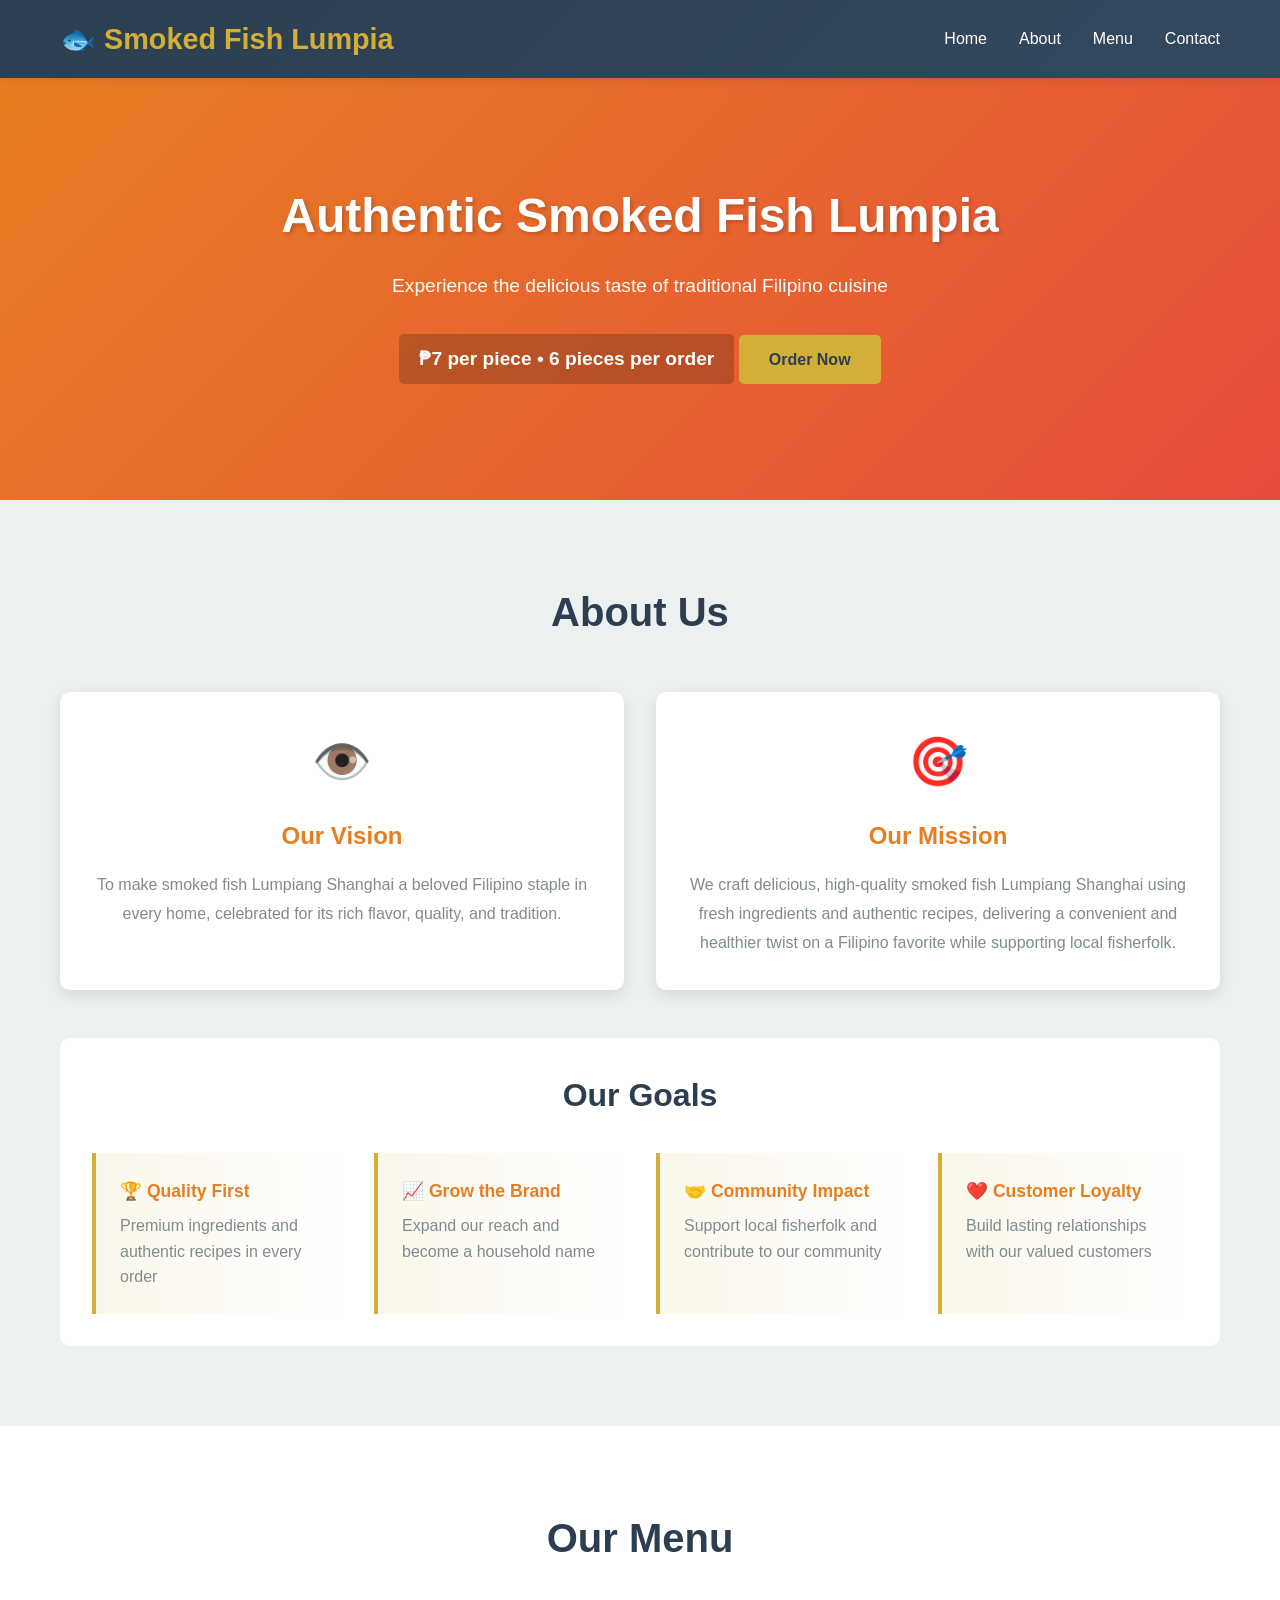
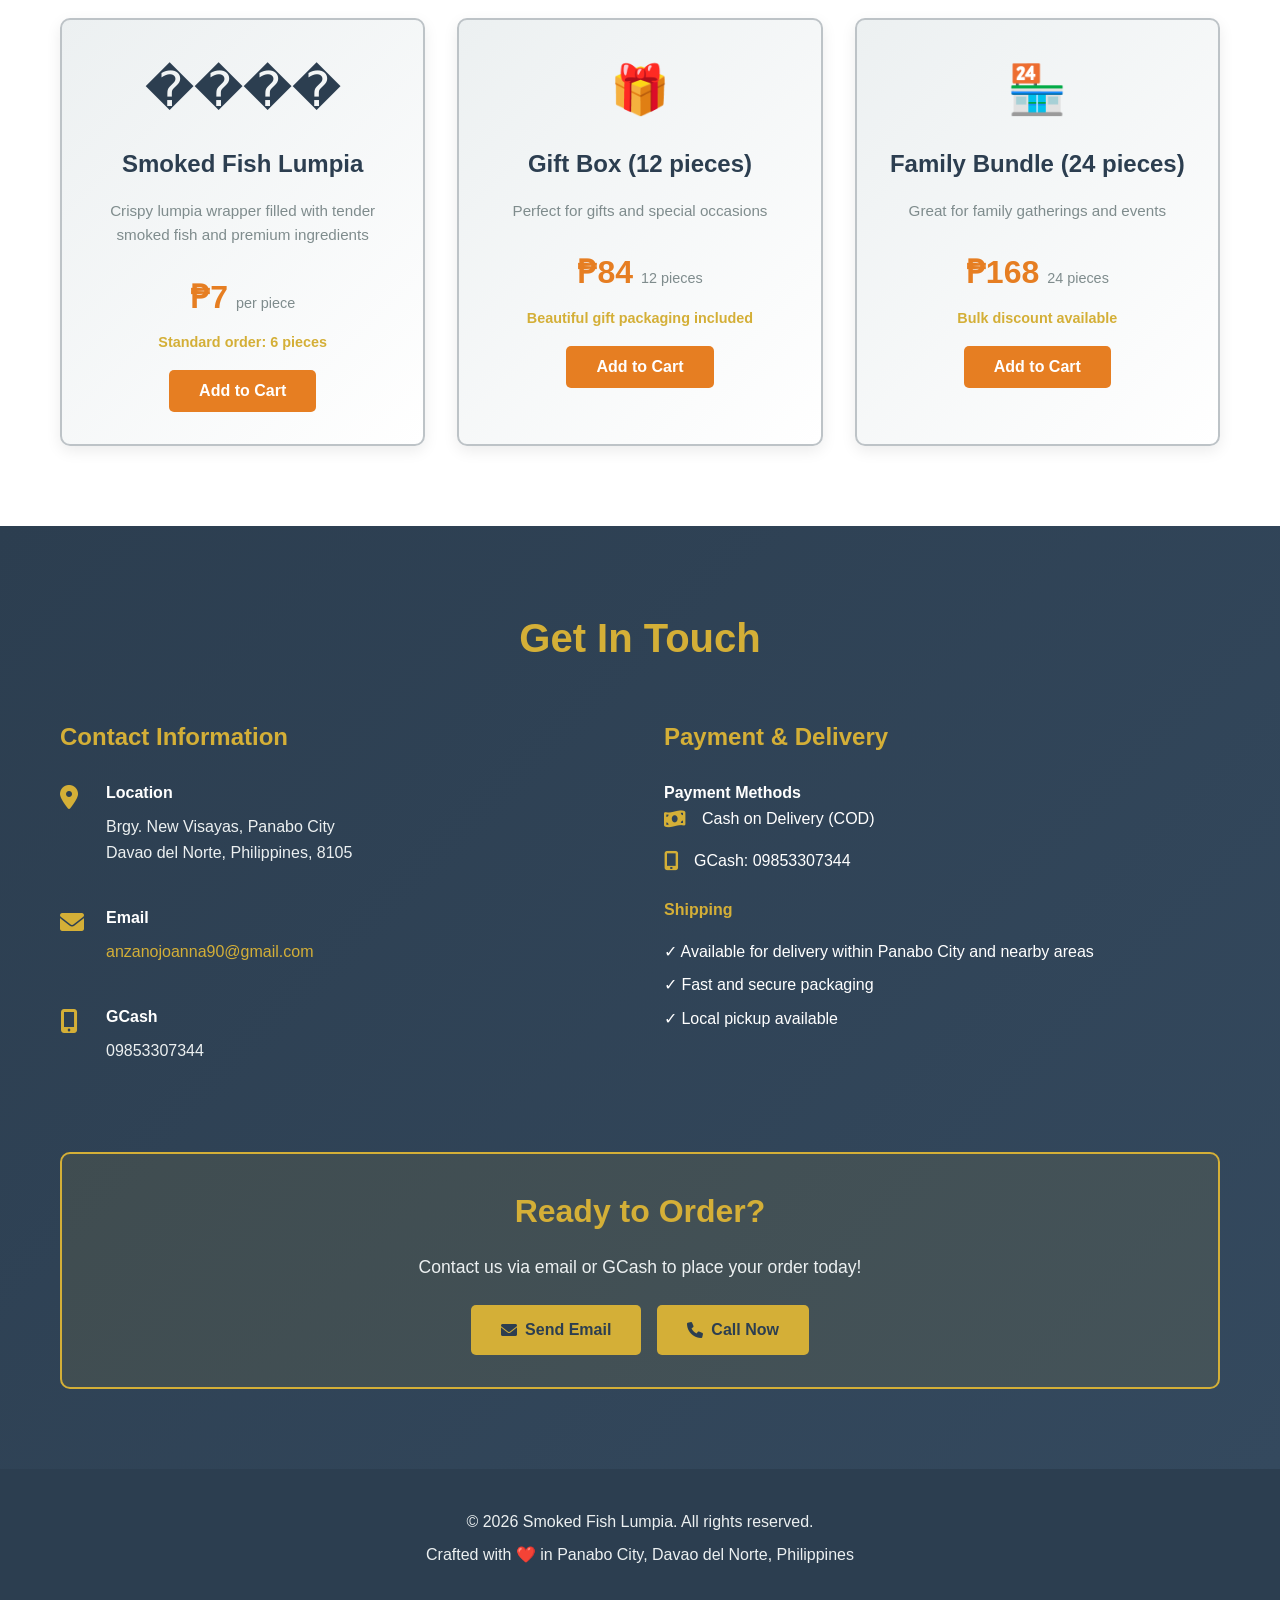
==== index.html @ a521298d "Create professional website for Smoked Fish Lumpia business" ====
<!DOCTYPE html>
<html lang="en">
<head>
    <meta charset="UTF-8">
    <meta name="viewport" content="width=device-width, initial-scale=1.0">
    <title>Smoked Fish Lumpia - Premium Filipino Delicacy</title>
    <link rel="stylesheet" href="styles.css">
    <link rel="stylesheet" href="https://cdnjs.cloudflare.com/ajax/libs/font-awesome/6.0.0/css/all.min.css">
</head>
<body>
    <!-- Navigation Bar -->
    <nav class="navbar">
        <div class="container">
            <div class="nav-brand">
                <h1>🐟 Smoked Fish Lumpia</h1>
            </div>
            <ul class="nav-links">
                <li><a href="#home">Home</a></li>
                <li><a href="#about">About</a></li>
                <li><a href="#menu">Menu</a></li>
                <li><a href="#contact">Contact</a></li>
            </ul>
        </div>
    </nav>

    <!-- Hero Section -->
    <section id="home" class="hero">
        <div class="hero-content">
            <h2>Authentic Smoked Fish Lumpia</h2>
            <p>Experience the delicious taste of traditional Filipino cuisine</p>
            <p class="price-highlight">₱7 per piece • 6 pieces per order</p>
            <a href="#contact" class="btn btn-primary">Order Now</a>
        </div>
    </section>

    <!-- About Us Section -->
    <section id="about" class="about">
        <div class="container">
            <h2>About Us</h2>
            
            <div class="vision-mission">
                <div class="card">
                    <div class="card-icon">👁️</div>
                    <h3>Our Vision</h3>
                    <p>To make smoked fish Lumpiang Shanghai a beloved Filipino staple in every home, celebrated for its rich flavor, quality, and tradition.</p>
                </div>
                
                <div class="card">
                    <div class="card-icon">🎯</div>
                    <h3>Our Mission</h3>
                    <p>We craft delicious, high-quality smoked fish Lumpiang Shanghai using fresh ingredients and authentic recipes, delivering a convenient and healthier twist on a Filipino favorite while supporting local fisherfolk.</p>
                </div>
            </div>

            <div class="goals">
                <h3>Our Goals</h3>
                <div class="goals-grid">
                    <div class="goal-item">
                        <h4>🏆 Quality First</h4>
                        <p>Premium ingredients and authentic recipes in every order</p>
                    </div>
                    <div class="goal-item">
                        <h4>📈 Grow the Brand</h4>
                        <p>Expand our reach and become a household name</p>
                    </div>
                    <div class="goal-item">
                        <h4>🤝 Community Impact</h4>
                        <p>Support local fisherfolk and contribute to our community</p>
                    </div>
                    <div class="goal-item">
                        <h4>❤️ Customer Loyalty</h4>
                        <p>Build lasting relationships with our valued customers</p>
                    </div>
                </div>
            </div>
        </div>
    </section>

    <!-- Menu Section -->
    <section id="menu" class="menu">
        <div class="container">
            <h2>Our Menu</h2>
            
            <div class="menu-items">
                <div class="menu-card">
                    <div class="menu-icon">����</div>
                    <h3>Smoked Fish Lumpia</h3>
                    <p class="description">Crispy lumpia wrapper filled with tender smoked fish and premium ingredients</p>
                    <div class="menu-price">
                        <span class="price">₱7</span>
                        <span class="quantity">per piece</span>
                    </div>
                    <p class="note">Standard order: 6 pieces</p>
                    <button class="btn btn-secondary">Add to Cart</button>
                </div>

                <div class="menu-card">
                    <div class="menu-icon">🎁</div>
                    <h3>Gift Box (12 pieces)</h3>
                    <p class="description">Perfect for gifts and special occasions</p>
                    <div class="menu-price">
                        <span class="price">₱84</span>
                        <span class="quantity">12 pieces</span>
                    </div>
                    <p class="note">Beautiful gift packaging included</p>
                    <button class="btn btn-secondary">Add to Cart</button>
                </div>

                <div class="menu-card">
                    <div class="menu-icon">🏪</div>
                    <h3>Family Bundle (24 pieces)</h3>
                    <p class="description">Great for family gatherings and events</p>
                    <div class="menu-price">
                        <span class="price">₱168</span>
                        <span class="quantity">24 pieces</span>
                    </div>
                    <p class="note">Bulk discount available</p>
                    <button class="btn btn-secondary">Add to Cart</button>
                </div>
            </div>
        </div>
    </section>

    <!-- Contact Section -->
    <section id="contact" class="contact">
        <div class="container">
            <h2>Get In Touch</h2>
            
            <div class="contact-content">
                <div class="contact-info">
                    <h3>Contact Information</h3>
                    
                    <div class="info-item">
                        <i class="fas fa-map-marker-alt"></i>
                        <div>
                            <h4>Location</h4>
                            <p>Brgy. New Visayas, Panabo City<br>Davao del Norte, Philippines, 8105</p>
                        </div>
                    </div>

                    <div class="info-item">
                        <i class="fas fa-envelope"></i>
                        <div>
                            <h4>Email</h4>
                            <p><a href="mailto:anzanojoanna90@gmail.com">anzanojoanna90@gmail.com</a></p>
                        </div>
                    </div>

                    <div class="info-item">
                        <i class="fas fa-mobile-alt"></i>
                        <div>
                            <h4>GCash</h4>
                            <p>09853307344</p>
                        </div>
                    </div>
                </div>

                <div class="payment-shipping">
                    <h3>Payment & Delivery</h3>
                    
                    <div class="payment-methods">
                        <h4>Payment Methods</h4>
                        <div class="method">
                            <i class="fas fa-money-bill-wave"></i>
                            <span>Cash on Delivery (COD)</span>
                        </div>
                        <div class="method">
                            <i class="fas fa-mobile-alt"></i>
                            <span>GCash: 09853307344</span>
                        </div>
                    </div>

                    <div class="shipping-info">
                        <h4>Shipping</h4>
                        <p>✓ Available for delivery within Panabo City and nearby areas</p>
                        <p>✓ Fast and secure packaging</p>
                        <p>✓ Local pickup available</p>
                    </div>
                </div>
            </div>

            <div class="order-cta">
                <h3>Ready to Order?</h3>
                <p>Contact us via email or GCash to place your order today!</p>
                <div class="cta-buttons">
                    <a href="mailto:anzanojoanna90@gmail.com" class="btn btn-primary">
                        <i class="fas fa-envelope"></i> Send Email
                    </a>
                    <a href="tel:09853307344" class="btn btn-primary">
                        <i class="fas fa-phone"></i> Call Now
                    </a>
                </div>
            </div>
        </div>
    </section>

    <!-- Footer -->
    <footer class="footer">
        <div class="container">
            <p>&copy; 2026 Smoked Fish Lumpia. All rights reserved.</p>
            <p>Crafted with ❤️ in Panabo City, Davao del Norte, Philippines</p>
        </div>
    </footer>

    <script src="script.js"></script>
</body>
</html>
---- styles.css ----
:root {
    --primary-color: #D4AF37;
    --secondary-color: #2C3E50;
    --accent-color: #E67E22;
    --light-bg: #ECF0F1;
    --dark-bg: #34495E;
    --text-dark: #2C3E50;
    --text-light: #7F8C8D;
    --border-color: #BDC3C7;
}

* {
    margin: 0;
    padding: 0;
    box-sizing: border-box;
}

body {
    font-family: 'Segoe UI', Tahoma, Geneva, Verdana, sans-serif;
    line-height: 1.6;
    color: var(--text-dark);
    background-color: #fff;
}

.container {
    max-width: 1200px;
    margin: 0 auto;
    padding: 0 20px;
}

/* Navigation */
.navbar {
    background: linear-gradient(135deg, var(--secondary-color) 0%, var(--dark-bg) 100%);
    color: white;
    padding: 1rem 0;
    position: sticky;
    top: 0;
    z-index: 100;
    box-shadow: 0 2px 10px rgba(0,0,0,0.1);
}

.navbar .container {
    display: flex;
    justify-content: space-between;
    align-items: center;
}

.nav-brand h1 {
    font-size: 1.8rem;
    color: var(--primary-color);
}

.nav-links {
    display: flex;
    list-style: none;
    gap: 2rem;
}

.nav-links a {
    color: white;
    text-decoration: none;
    transition: color 0.3s ease;
    font-weight: 500;
}

.nav-links a:hover {
    color: var(--primary-color);
}

/* Hero Section */
.hero {
    background: linear-gradient(135deg, var(--accent-color) 0%, #E74C3C 100%);
    color: white;
    padding: 100px 20px;
    text-align: center;
    animation: fadeInDown 0.8s ease-out;
}

.hero-content h2 {
    font-size: 3rem;
    margin-bottom: 1rem;
    text-shadow: 2px 2px 4px rgba(0,0,0,0.2);
}

.hero-content p {
    font-size: 1.2rem;
    margin-bottom: 1rem;
}

.price-highlight {
    background: rgba(0,0,0,0.2);
    padding: 10px 20px;
    border-radius: 5px;
    display: inline-block;
    font-weight: bold;
    margin: 1rem 0;
}

/* Buttons */
.btn {
    display: inline-block;
    padding: 12px 30px;
    border-radius: 5px;
    text-decoration: none;
    font-weight: bold;
    transition: all 0.3s ease;
    border: none;
    cursor: pointer;
    font-size: 1rem;
}

.btn-primary {
    background-color: var(--primary-color);
    color: var(--secondary-color);
}

.btn-primary:hover {
    background-color: #FFD700;
    transform: translateY(-2px);
    box-shadow: 0 5px 15px rgba(0,0,0,0.2);
}

.btn-secondary {
    background-color: var(--accent-color);
    color: white;
}

.btn-secondary:hover {
    background-color: #D65400;
    transform: translateY(-2px);
}

/* About Section */
.about {
    padding: 80px 20px;
    background-color: var(--light-bg);
}

.about h2 {
    text-align: center;
    font-size: 2.5rem;
    margin-bottom: 3rem;
    color: var(--secondary-color);
}

.vision-mission {
    display: grid;
    grid-template-columns: repeat(auto-fit, minmax(300px, 1fr));
    gap: 2rem;
    margin-bottom: 3rem;
}

.card {
    background: white;
    padding: 2rem;
    border-radius: 10px;
    box-shadow: 0 5px 15px rgba(0,0,0,0.1);
    text-align: center;
    transition: transform 0.3s ease, box-shadow 0.3s ease;
}

.card:hover {
    transform: translateY(-10px);
    box-shadow: 0 15px 30px rgba(0,0,0,0.15);
}

.card-icon {
    font-size: 3rem;
    margin-bottom: 1rem;
}

.card h3 {
    color: var(--accent-color);
    margin-bottom: 1rem;
    font-size: 1.5rem;
}

.card p {
    color: var(--text-light);
    line-height: 1.8;
}

/* Goals Section */
.goals {
    background: white;
    padding: 2rem;
    border-radius: 10px;
}

.goals h3 {
    font-size: 2rem;
    color: var(--secondary-color);
    margin-bottom: 2rem;
    text-align: center;
}

.goals-grid {
    display: grid;
    grid-template-columns: repeat(auto-fit, minmax(250px, 1fr));
    gap: 2rem;
}

.goal-item {
    padding: 1.5rem;
    border-left: 4px solid var(--primary-color);
    background: linear-gradient(to right, rgba(212, 175, 55, 0.1), transparent);
}

.goal-item h4 {
    color: var(--accent-color);
    margin-bottom: 0.5rem;
    font-size: 1.1rem;
}

.goal-item p {
    color: var(--text-light);
}

/* Menu Section */
.menu {
    padding: 80px 20px;
    background: white;
}

.menu h2 {
    text-align: center;
    font-size: 2.5rem;
    margin-bottom: 3rem;
    color: var(--secondary-color);
}

.menu-items {
    display: grid;
    grid-template-columns: repeat(auto-fit, minmax(300px, 1fr));
    gap: 2rem;
}

.menu-card {
    background: linear-gradient(135deg, var(--light-bg) 0%, white 100%);
    border: 2px solid var(--border-color);
    border-radius: 10px;
    padding: 2rem;
    text-align: center;
    transition: all 0.3s ease;
    box-shadow: 0 5px 15px rgba(0,0,0,0.08);
}

.menu-card:hover {
    transform: translateY(-10px);
    box-shadow: 0 15px 30px rgba(0,0,0,0.15);
    border-color: var(--accent-color);
}

.menu-icon {
    font-size: 3rem;
    margin-bottom: 1rem;
}

.menu-card h3 {
    color: var(--secondary-color);
    margin-bottom: 1rem;
    font-size: 1.5rem;
}

.description {
    color: var(--text-light);
    margin-bottom: 1.5rem;
    font-size: 0.95rem;
}

.menu-price {
    display: flex;
    justify-content: center;
    align-items: baseline;
    gap: 0.5rem;
    margin-bottom: 0.5rem;
}

.price {
    font-size: 2rem;
    font-weight: bold;
    color: var(--accent-color);
}

.quantity {
    color: var(--text-light);
    font-size: 0.9rem;
}

.note {
    color: var(--primary-color);
    font-size: 0.9rem;
    font-weight: bold;
    margin-bottom: 1rem;
}

/* Contact Section */
.contact {
    padding: 80px 20px;
    background: linear-gradient(135deg, var(--secondary-color) 0%, var(--dark-bg) 100%);
    color: white;
}

.contact h2 {
    text-align: center;
    font-size: 2.5rem;
    margin-bottom: 3rem;
    color: var(--primary-color);
}

.contact-content {
    display: grid;
    grid-template-columns: repeat(auto-fit, minmax(300px, 1fr));
    gap: 3rem;
    margin-bottom: 3rem;
}

.contact-info h3,
.payment-shipping h3 {
    color: var(--primary-color);
    margin-bottom: 1.5rem;
    font-size: 1.5rem;
}

.info-item {
    display: flex;
    gap: 1rem;
    margin-bottom: 1.5rem;
    align-items: flex-start;
}

.info-item i {
    font-size: 1.5rem;
    color: var(--primary-color);
    margin-top: 5px;
    min-width: 30px;
}

.info-item h4 {
    color: white;
    margin-bottom: 0.5rem;
}

.info-item p {
    color: #ECF0F1;
}

.info-item a {
    color: var(--primary-color);
    text-decoration: none;
}

.info-item a:hover {
    text-decoration: underline;
}

.method,
.info-item p {
    margin-bottom: 1rem;
}

.method {
    display: flex;
    align-items: center;
    gap: 1rem;
}

.method i {
    font-size: 1.2rem;
    color: var(--primary-color);
}

.shipping-info h4 {
    color: var(--primary-color);
    margin-top: 1.5rem;
    margin-bottom: 1rem;
}

.shipping-info p {
    margin-bottom: 0.5rem;
}

.order-cta {
    text-align: center;
    background: rgba(212, 175, 55, 0.1);
    padding: 2rem;
    border-radius: 10px;
    border: 2px solid var(--primary-color);
}

.order-cta h3 {
    color: var(--primary-color);
    font-size: 2rem;
    margin-bottom: 1rem;
}

.order-cta p {
    font-size: 1.1rem;
    margin-bottom: 1.5rem;
    color: #ECF0F1;
}

.cta-buttons {
    display: flex;
    justify-content: center;
    gap: 1rem;
    flex-wrap: wrap;
}

.cta-buttons .btn {
    display: flex;
    align-items: center;
    gap: 0.5rem;
}

/* Footer */
.footer {
    background: var(--secondary-color);
    color: #ECF0F1;
    text-align: center;
    padding: 2rem;
}

.footer p {
    margin: 0.5rem 0;
}

/* Animations */
@keyframes fadeInDown {
    from {
        opacity: 0;
        transform: translateY(-30px);
    }
    to {
        opacity: 1;
        transform: translateY(0);
    }
}

/* Responsive Design */
@media (max-width: 768px) {
    .nav-links {
        gap: 1rem;
        font-size: 0.9rem;
    }

    .hero-content h2 {
        font-size: 2rem;
    }

    .about h2,
    .menu h2,
    .contact h2 {
        font-size: 2rem;
    }

    .contact-content {
        grid-template-columns: 1fr;
    }

    .cta-buttons {
        flex-direction: column;
    }

    .cta-buttons .btn {
        width: 100%;
        justify-content: center;
    }
}
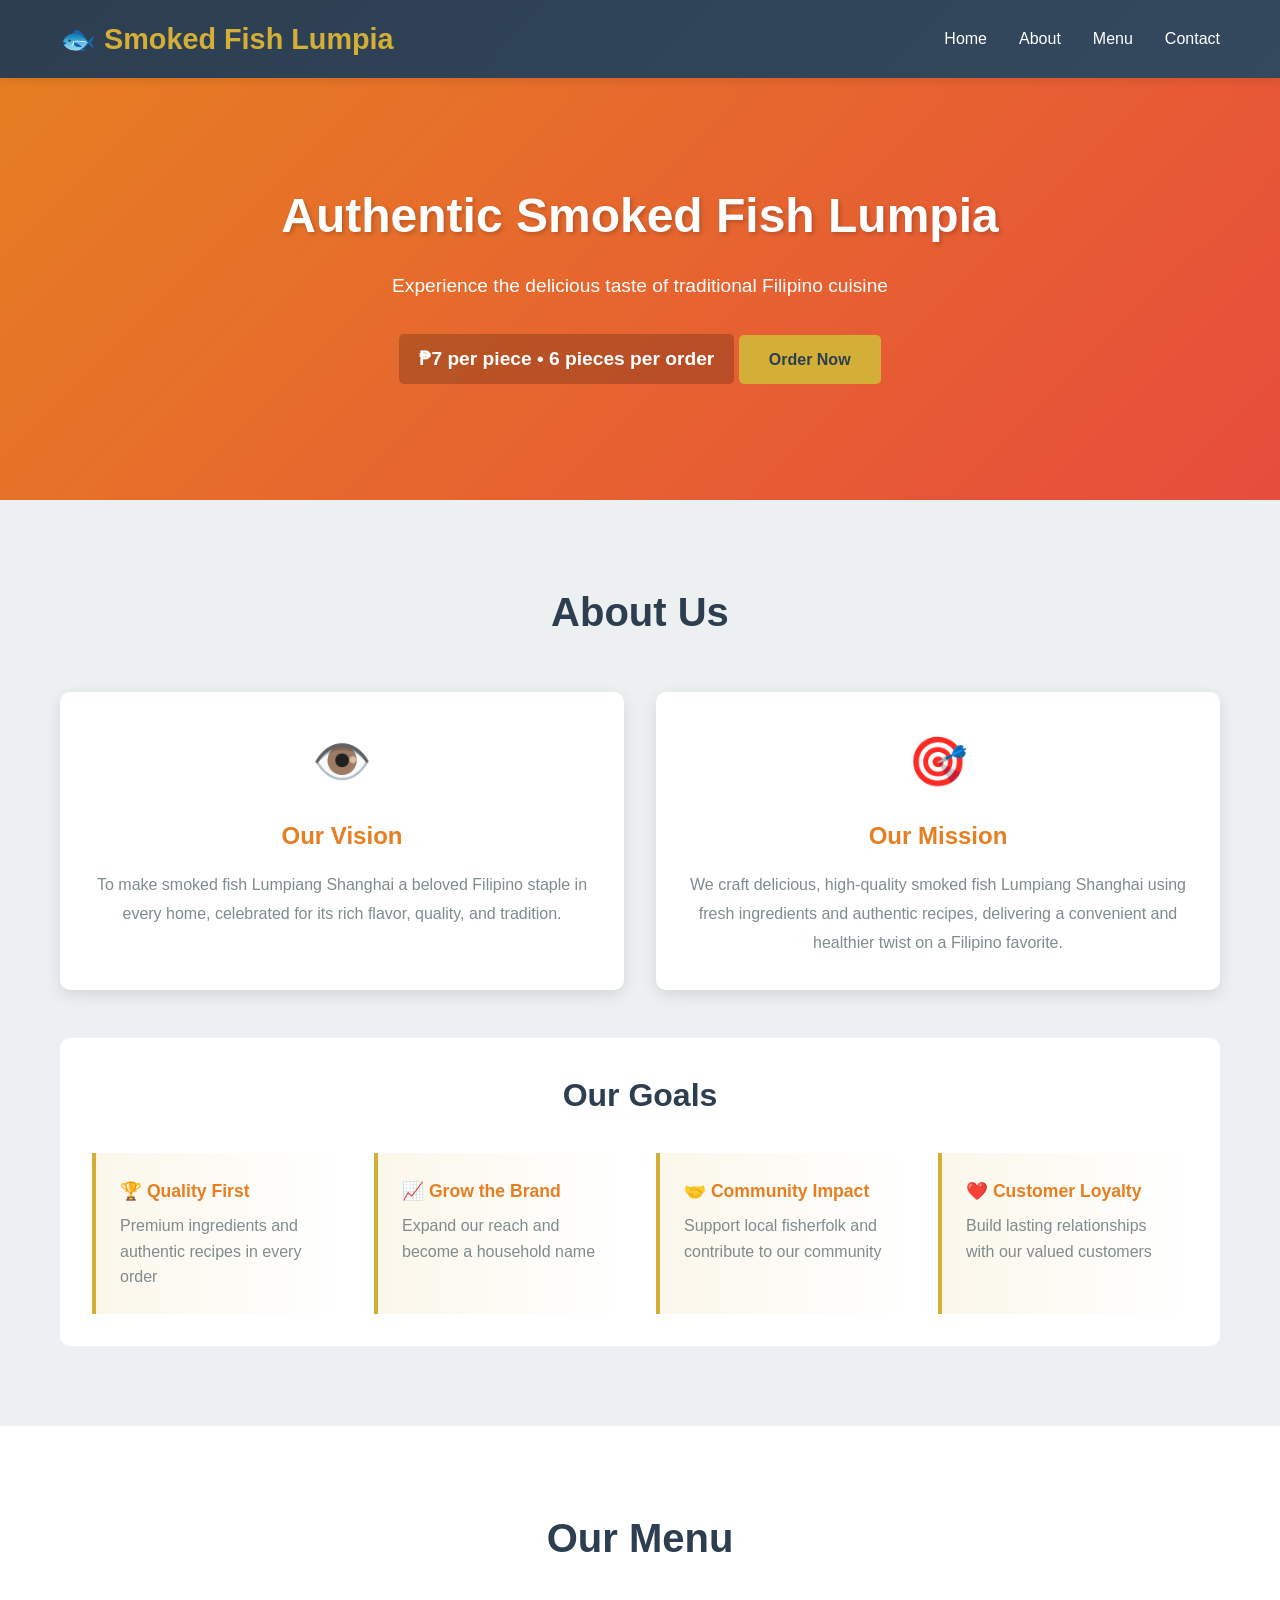
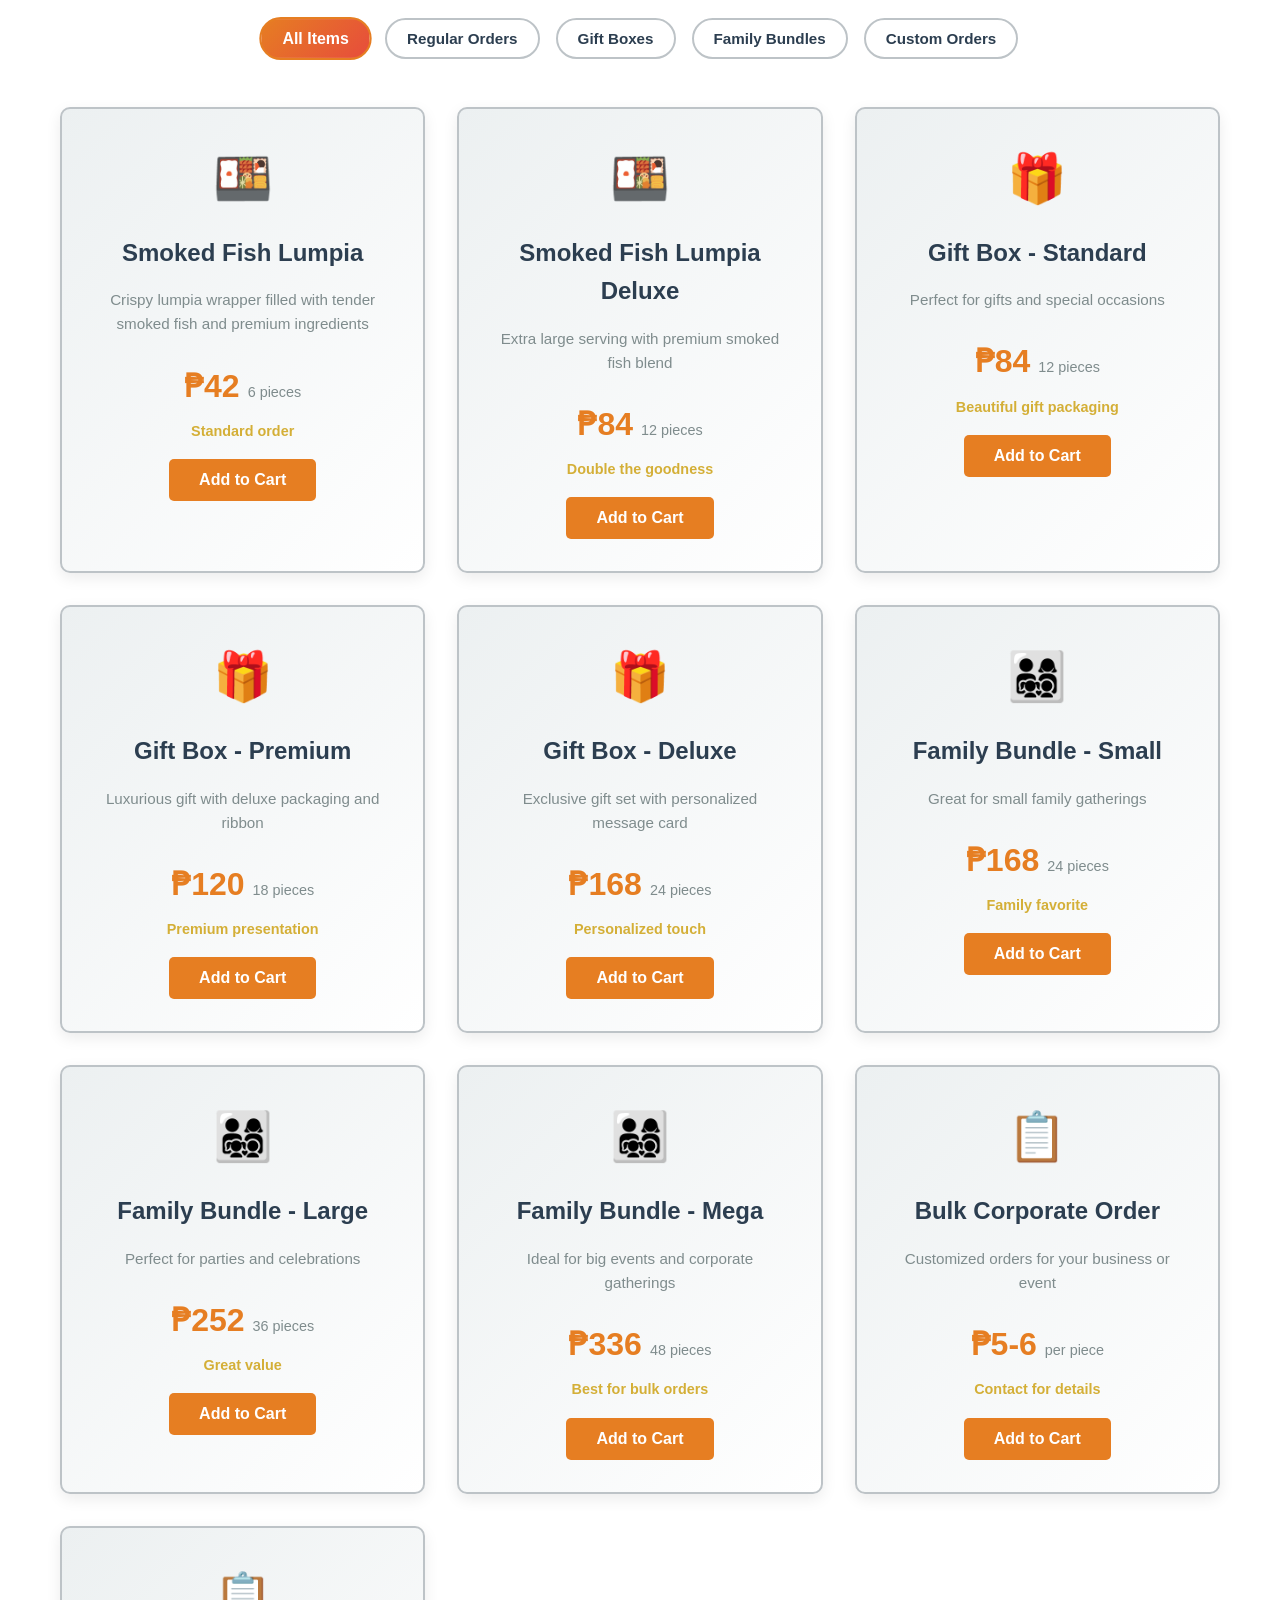
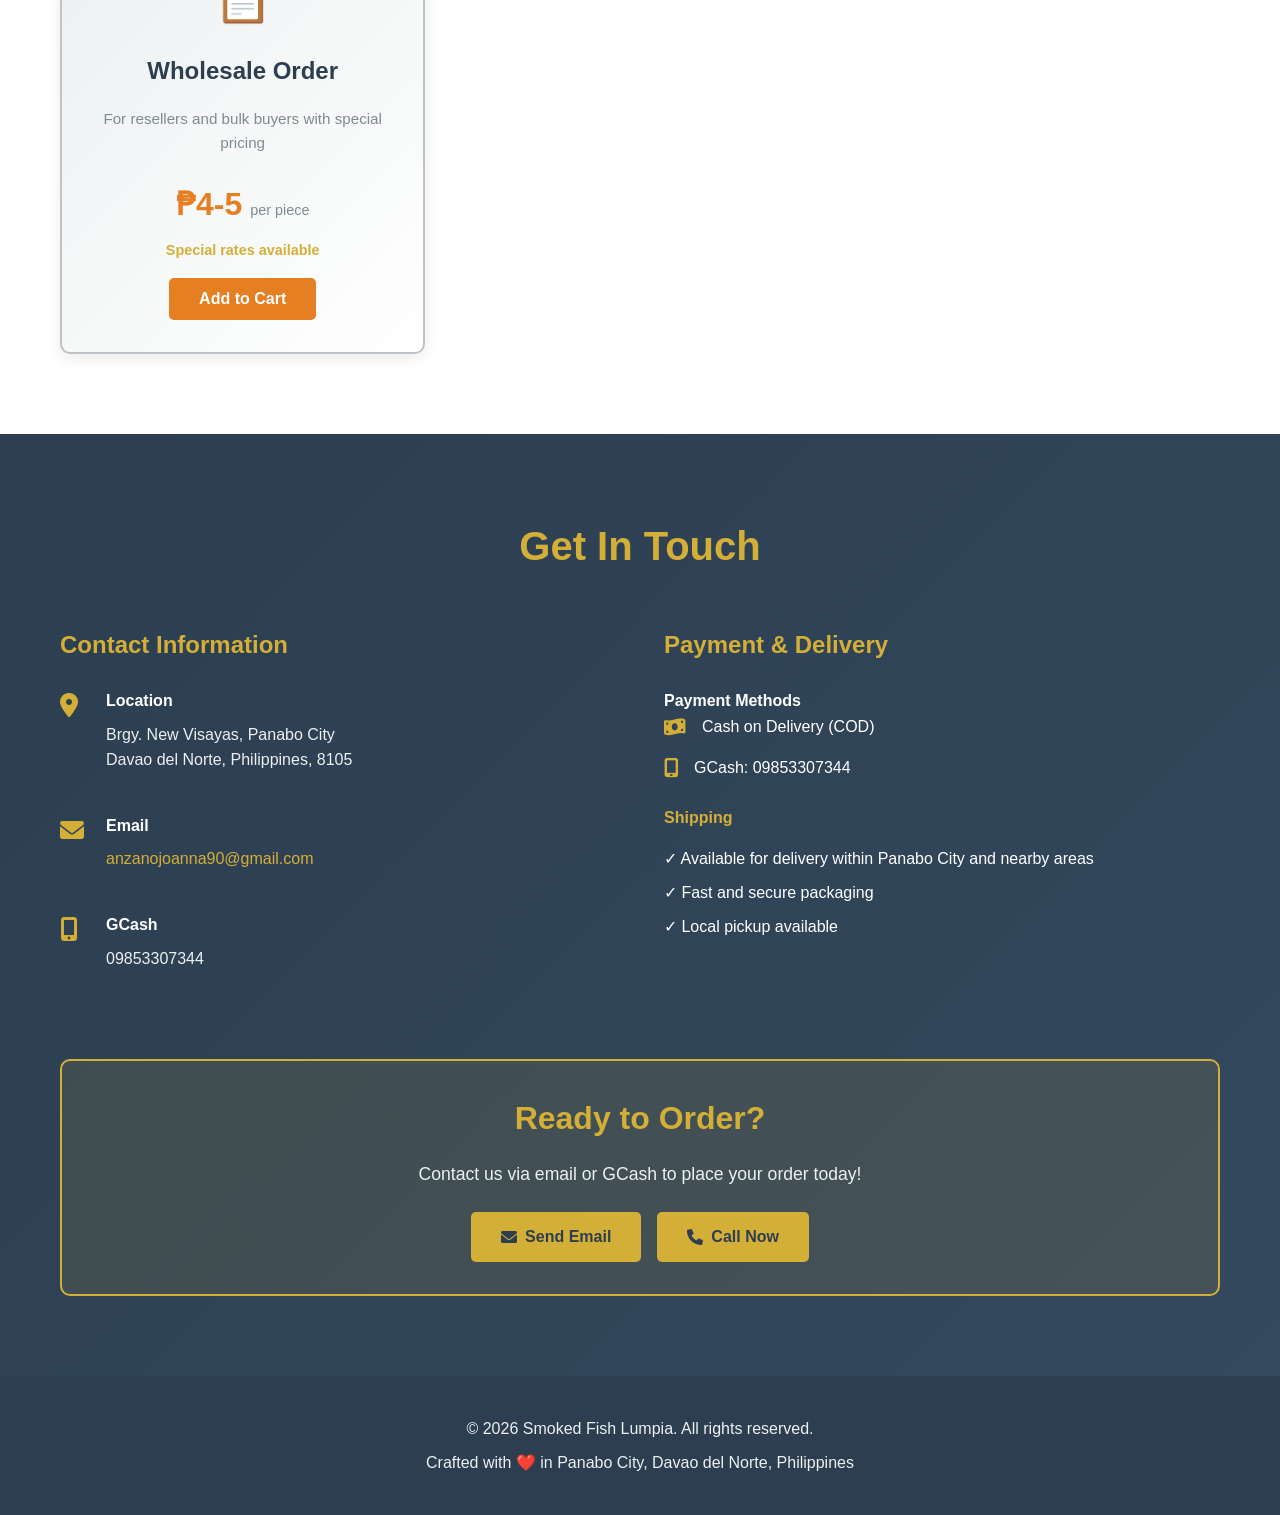
==== commit b16de770: "Add menu category tabs with 9 menu items across 5 categories" ====
--- a/index.html
+++ b/index.html
@@ -48,7 +48,7 @@
                 <div class="card">
                     <div class="card-icon">🎯</div>
                     <h3>Our Mission</h3>
-                    <p>We craft delicious, high-quality smoked fish Lumpiang Shanghai using fresh ingredients and authentic recipes, delivering a convenient and healthier twist on a Filipino favorite while supporting local fisherfolk.</p>
+                    <p>We craft delicious, high-quality smoked fish Lumpiang Shanghai using fresh ingredients and authentic recipes, delivering a convenient and healthier twist on a Filipino favorite.</p>
                 </div>
             </div>
 
@@ -81,40 +81,137 @@
         <div class="container">
             <h2>Our Menu</h2>
             
+            <!-- Menu Category Tabs -->
+            <div class="menu-tabs">
+                <button class="tab-btn active" data-category="all">All Items</button>
+                <button class="tab-btn" data-category="regular">Regular Orders</button>
+                <button class="tab-btn" data-category="gift">Gift Boxes</button>
+                <button class="tab-btn" data-category="bundle">Family Bundles</button>
+                <button class="tab-btn" data-category="custom">Custom Orders</button>
+            </div>
+            
             <div class="menu-items">
-                <div class="menu-card">
-                    <div class="menu-icon">����</div>
+                <!-- Regular Orders -->
+                <div class="menu-card" data-category="regular">
+                    <div class="menu-icon">🍱</div>
                     <h3>Smoked Fish Lumpia</h3>
                     <p class="description">Crispy lumpia wrapper filled with tender smoked fish and premium ingredients</p>
                     <div class="menu-price">
-                        <span class="price">₱7</span>
-                        <span class="quantity">per piece</span>
-                    </div>
-                    <p class="note">Standard order: 6 pieces</p>
-                    <button class="btn btn-secondary">Add to Cart</button>
-                </div>
-
-                <div class="menu-card">
-                    <div class="menu-icon">🎁</div>
-                    <h3>Gift Box (12 pieces)</h3>
-                    <p class="description">Perfect for gifts and special occasions</p>
+                        <span class="price">₱42</span>
+                        <span class="quantity">6 pieces</span>
+                    </div>
+                    <p class="note">Standard order</p>
+                    <button class="btn btn-secondary">Add to Cart</button>
+                </div>
+
+                <div class="menu-card" data-category="regular">
+                    <div class="menu-icon">🍱</div>
+                    <h3>Smoked Fish Lumpia Deluxe</h3>
+                    <p class="description">Extra large serving with premium smoked fish blend</p>
                     <div class="menu-price">
                         <span class="price">₱84</span>
                         <span class="quantity">12 pieces</span>
                     </div>
-                    <p class="note">Beautiful gift packaging included</p>
-                    <button class="btn btn-secondary">Add to Cart</button>
-                </div>
-
-                <div class="menu-card">
-                    <div class="menu-icon">🏪</div>
-                    <h3>Family Bundle (24 pieces)</h3>
-                    <p class="description">Great for family gatherings and events</p>
+                    <p class="note">Double the goodness</p>
+                    <button class="btn btn-secondary">Add to Cart</button>
+                </div>
+
+                <!-- Gift Boxes -->
+                <div class="menu-card" data-category="gift">
+                    <div class="menu-icon">🎁</div>
+                    <h3>Gift Box - Standard</h3>
+                    <p class="description">Perfect for gifts and special occasions</p>
+                    <div class="menu-price">
+                        <span class="price">₱84</span>
+                        <span class="quantity">12 pieces</span>
+                    </div>
+                    <p class="note">Beautiful gift packaging</p>
+                    <button class="btn btn-secondary">Add to Cart</button>
+                </div>
+
+                <div class="menu-card" data-category="gift">
+                    <div class="menu-icon">🎁</div>
+                    <h3>Gift Box - Premium</h3>
+                    <p class="description">Luxurious gift with deluxe packaging and ribbon</p>
+                    <div class="menu-price">
+                        <span class="price">₱120</span>
+                        <span class="quantity">18 pieces</span>
+                    </div>
+                    <p class="note">Premium presentation</p>
+                    <button class="btn btn-secondary">Add to Cart</button>
+                </div>
+
+                <div class="menu-card" data-category="gift">
+                    <div class="menu-icon">🎁</div>
+                    <h3>Gift Box - Deluxe</h3>
+                    <p class="description">Exclusive gift set with personalized message card</p>
                     <div class="menu-price">
                         <span class="price">₱168</span>
                         <span class="quantity">24 pieces</span>
                     </div>
-                    <p class="note">Bulk discount available</p>
+                    <p class="note">Personalized touch</p>
+                    <button class="btn btn-secondary">Add to Cart</button>
+                </div>
+
+                <!-- Family Bundles -->
+                <div class="menu-card" data-category="bundle">
+                    <div class="menu-icon">👨‍👩‍👧‍👦</div>
+                    <h3>Family Bundle - Small</h3>
+                    <p class="description">Great for small family gatherings</p>
+                    <div class="menu-price">
+                        <span class="price">₱168</span>
+                        <span class="quantity">24 pieces</span>
+                    </div>
+                    <p class="note">Family favorite</p>
+                    <button class="btn btn-secondary">Add to Cart</button>
+                </div>
+
+                <div class="menu-card" data-category="bundle">
+                    <div class="menu-icon">👨‍👩‍👧‍👦</div>
+                    <h3>Family Bundle - Large</h3>
+                    <p class="description">Perfect for parties and celebrations</p>
+                    <div class="menu-price">
+                        <span class="price">₱252</span>
+                        <span class="quantity">36 pieces</span>
+                    </div>
+                    <p class="note">Great value</p>
+                    <button class="btn btn-secondary">Add to Cart</button>
+                </div>
+
+                <div class="menu-card" data-category="bundle">
+                    <div class="menu-icon">👨‍👩‍👧‍👦</div>
+                    <h3>Family Bundle - Mega</h3>
+                    <p class="description">Ideal for big events and corporate gatherings</p>
+                    <div class="menu-price">
+                        <span class="price">₱336</span>
+                        <span class="quantity">48 pieces</span>
+                    </div>
+                    <p class="note">Best for bulk orders</p>
+                    <button class="btn btn-secondary">Add to Cart</button>
+                </div>
+
+                <!-- Custom Orders -->
+                <div class="menu-card" data-category="custom">
+                    <div class="menu-icon">📋</div>
+                    <h3>Bulk Corporate Order</h3>
+                    <p class="description">Customized orders for your business or event</p>
+                    <div class="menu-price">
+                        <span class="price">₱5-6</span>
+                        <span class="quantity">per piece</span>
+                    </div>
+                    <p class="note">Contact for details</p>
+                    <button class="btn btn-secondary">Add to Cart</button>
+                </div>
+
+                <div class="menu-card" data-category="custom">
+                    <div class="menu-icon">📋</div>
+                    <h3>Wholesale Order</h3>
+                    <p class="description">For resellers and bulk buyers with special pricing</p>
+                    <div class="menu-price">
+                        <span class="price">₱4-5</span>
+                        <span class="quantity">per piece</span>
+                    </div>
+                    <p class="note">Special rates available</p>
                     <button class="btn btn-secondary">Add to Cart</button>
                 </div>
             </div>
@@ -204,4 +301,4 @@
 
     <script src="script.js"></script>
 </body>
-</html>+</html>
--- a/styles.css
+++ b/styles.css
@@ -229,6 +229,40 @@
     color: var(--secondary-color);
 }
 
+/* Menu Category Tabs */
+.menu-tabs {
+    display: flex;
+    justify-content: center;
+    gap: 1rem;
+    margin-bottom: 3rem;
+    flex-wrap: wrap;
+}
+
+.tab-btn {
+    padding: 10px 20px;
+    border: 2px solid var(--border-color);
+    background: white;
+    color: var(--text-dark);
+    border-radius: 25px;
+    cursor: pointer;
+    font-weight: 600;
+    transition: all 0.3s ease;
+    font-size: 0.95rem;
+}
+
+.tab-btn:hover {
+    border-color: var(--accent-color);
+    color: var(--accent-color);
+}
+
+.tab-btn.active {
+    background: linear-gradient(135deg, var(--accent-color) 0%, #E74C3C 100%);
+    color: white;
+    border-color: var(--accent-color);
+    transform: scale(1.05);
+}
+
+/* Menu Items Grid */
 .menu-items {
     display: grid;
     grid-template-columns: repeat(auto-fit, minmax(300px, 1fr));
@@ -251,6 +285,10 @@
     border-color: var(--accent-color);
 }
 
+.menu-card.hidden {
+    display: none;
+}
+
 .menu-icon {
     font-size: 3rem;
     margin-bottom: 1rem;
@@ -437,6 +475,15 @@
     }
 }
 
+@keyframes fadeIn {
+    from {
+        opacity: 0;
+    }
+    to {
+        opacity: 1;
+    }
+}
+
 /* Responsive Design */
 @media (max-width: 768px) {
     .nav-links {
@@ -466,4 +513,13 @@
         width: 100%;
         justify-content: center;
     }
-}+
+    .menu-tabs {
+        gap: 0.5rem;
+    }
+
+    .tab-btn {
+        padding: 8px 16px;
+        font-size: 0.85rem;
+    }
+}
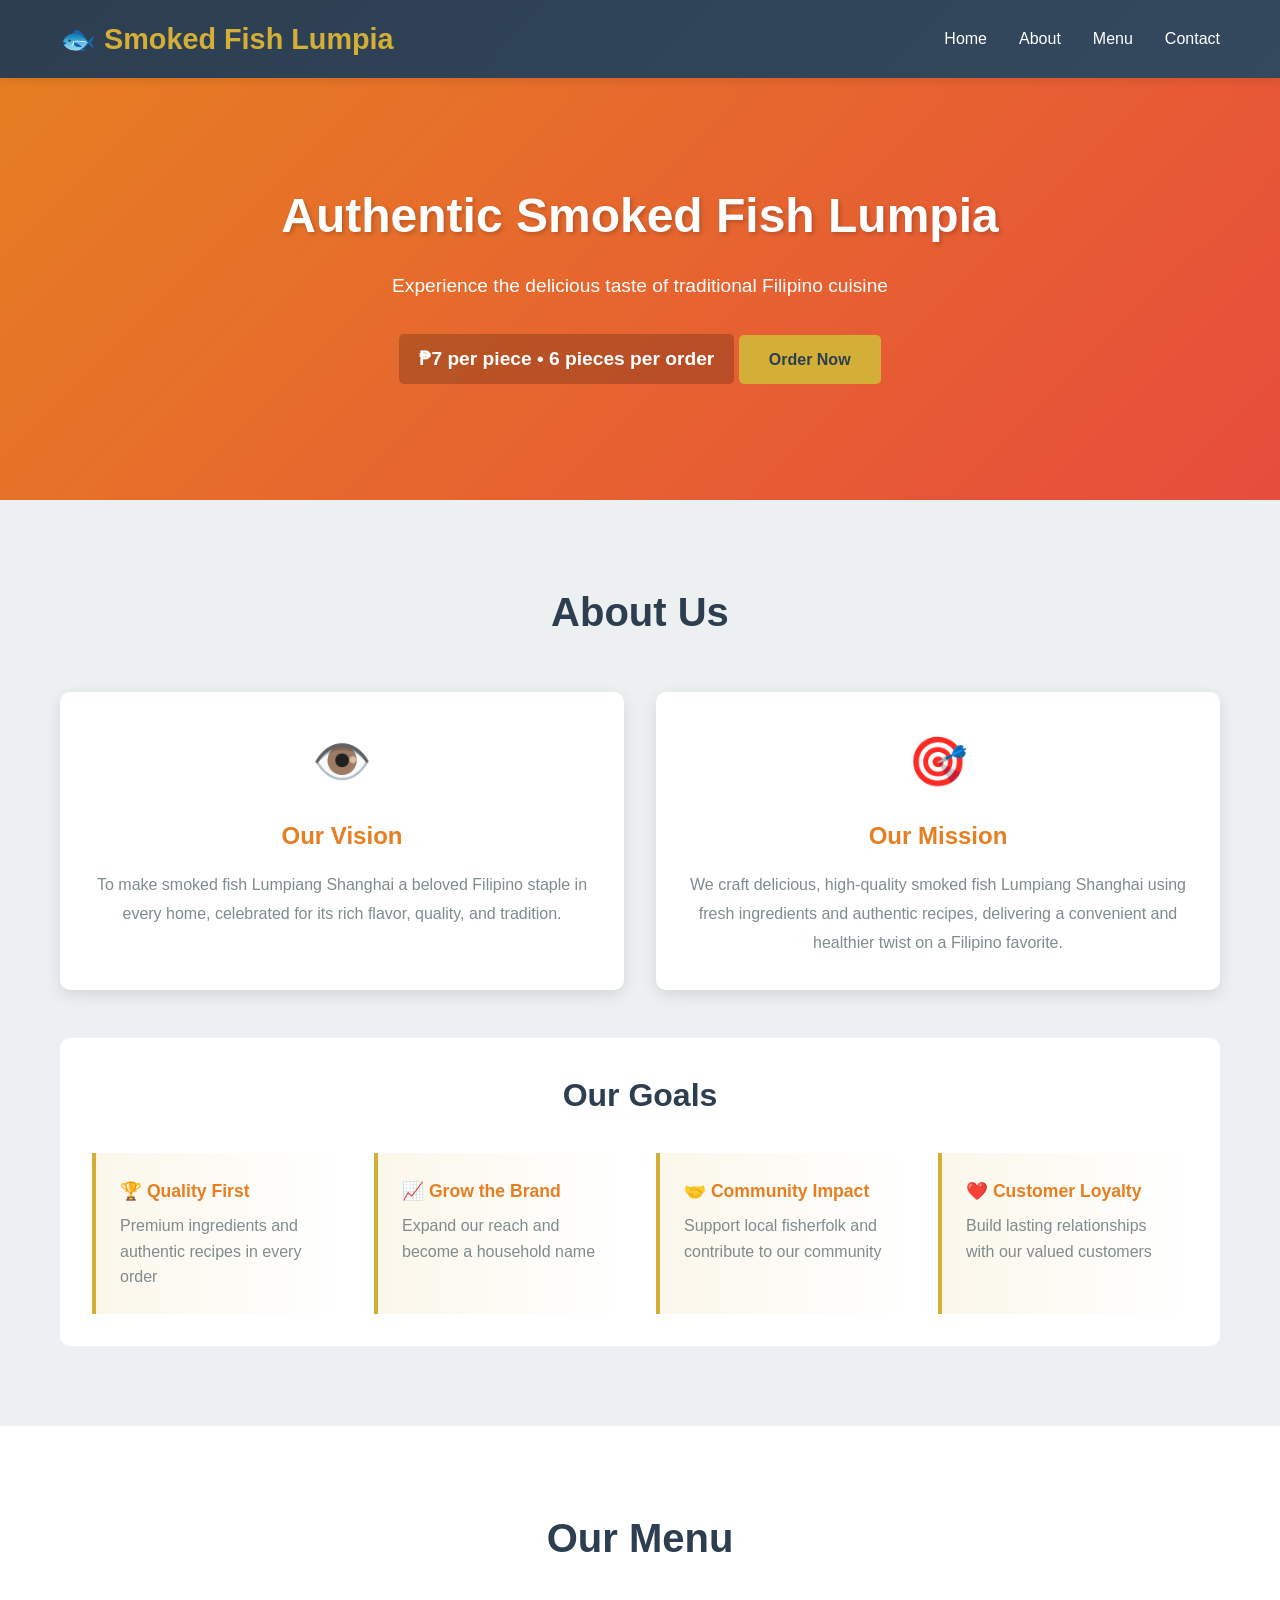
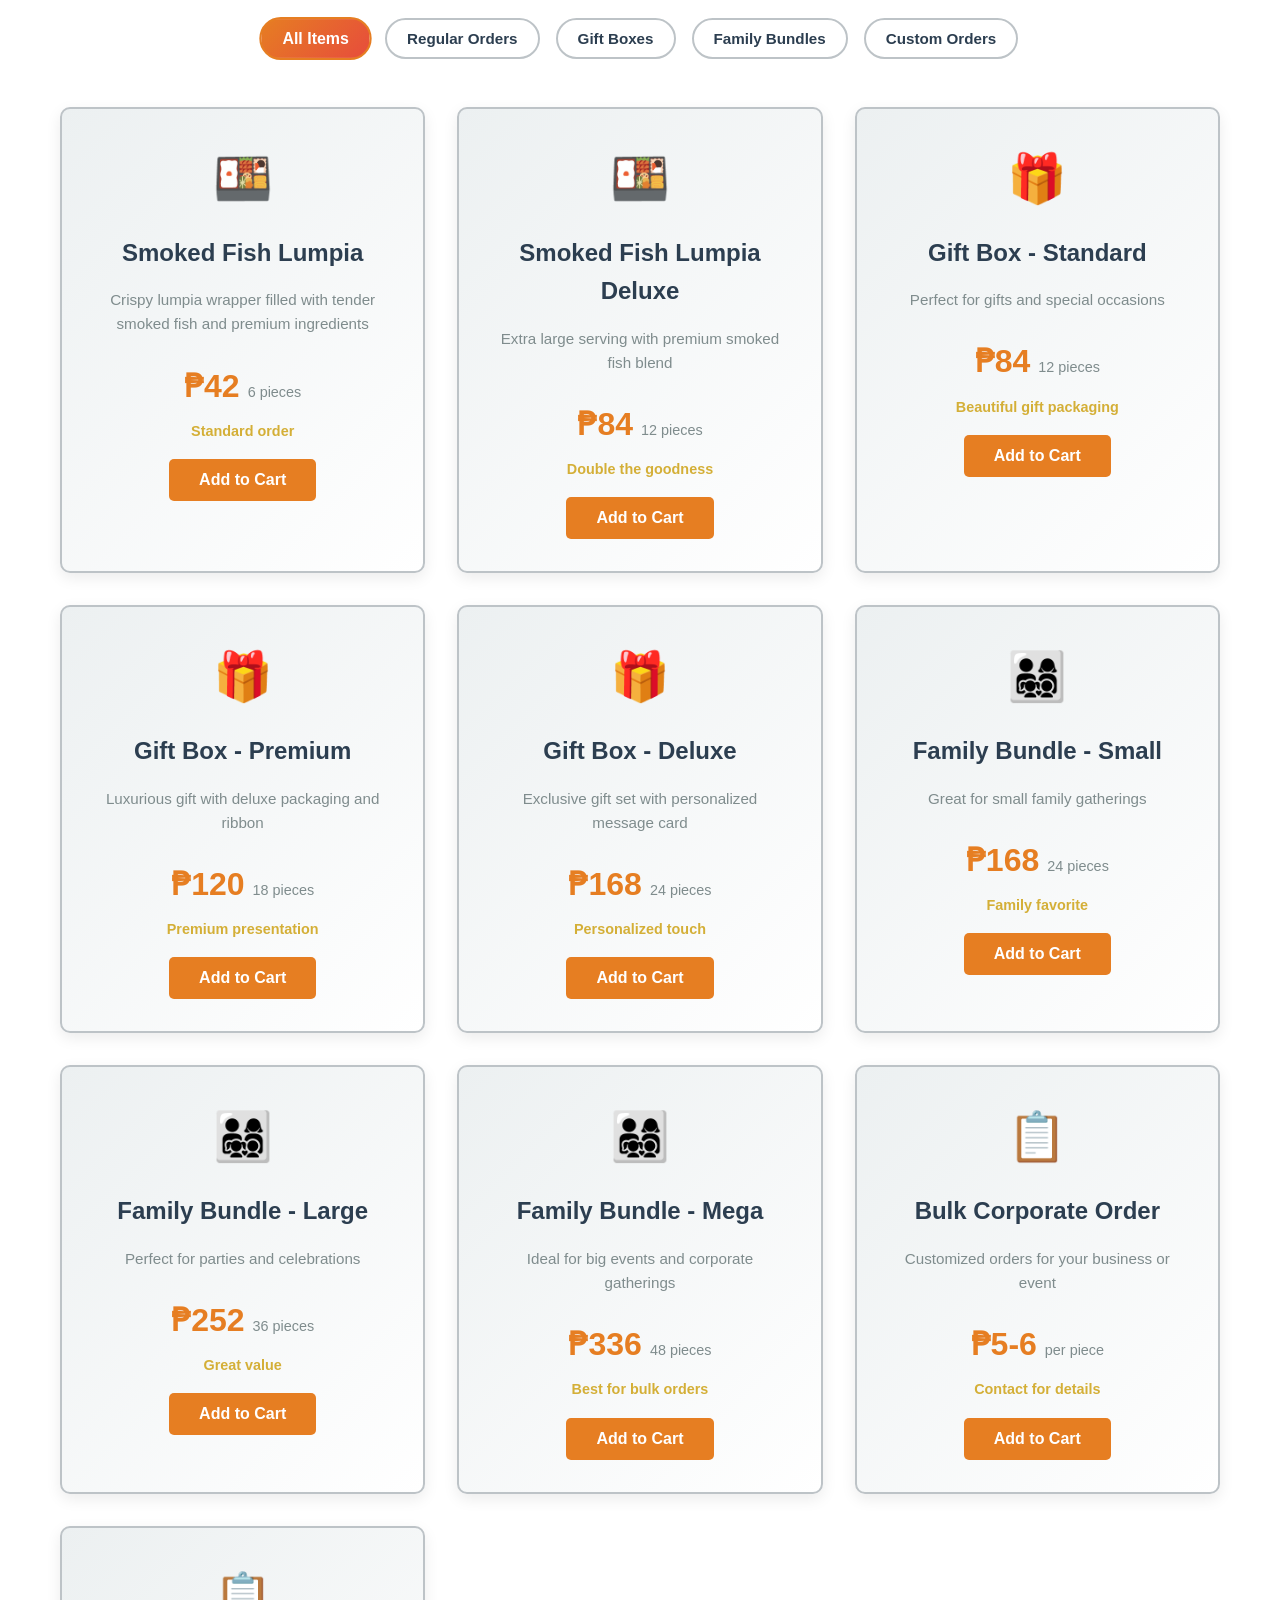
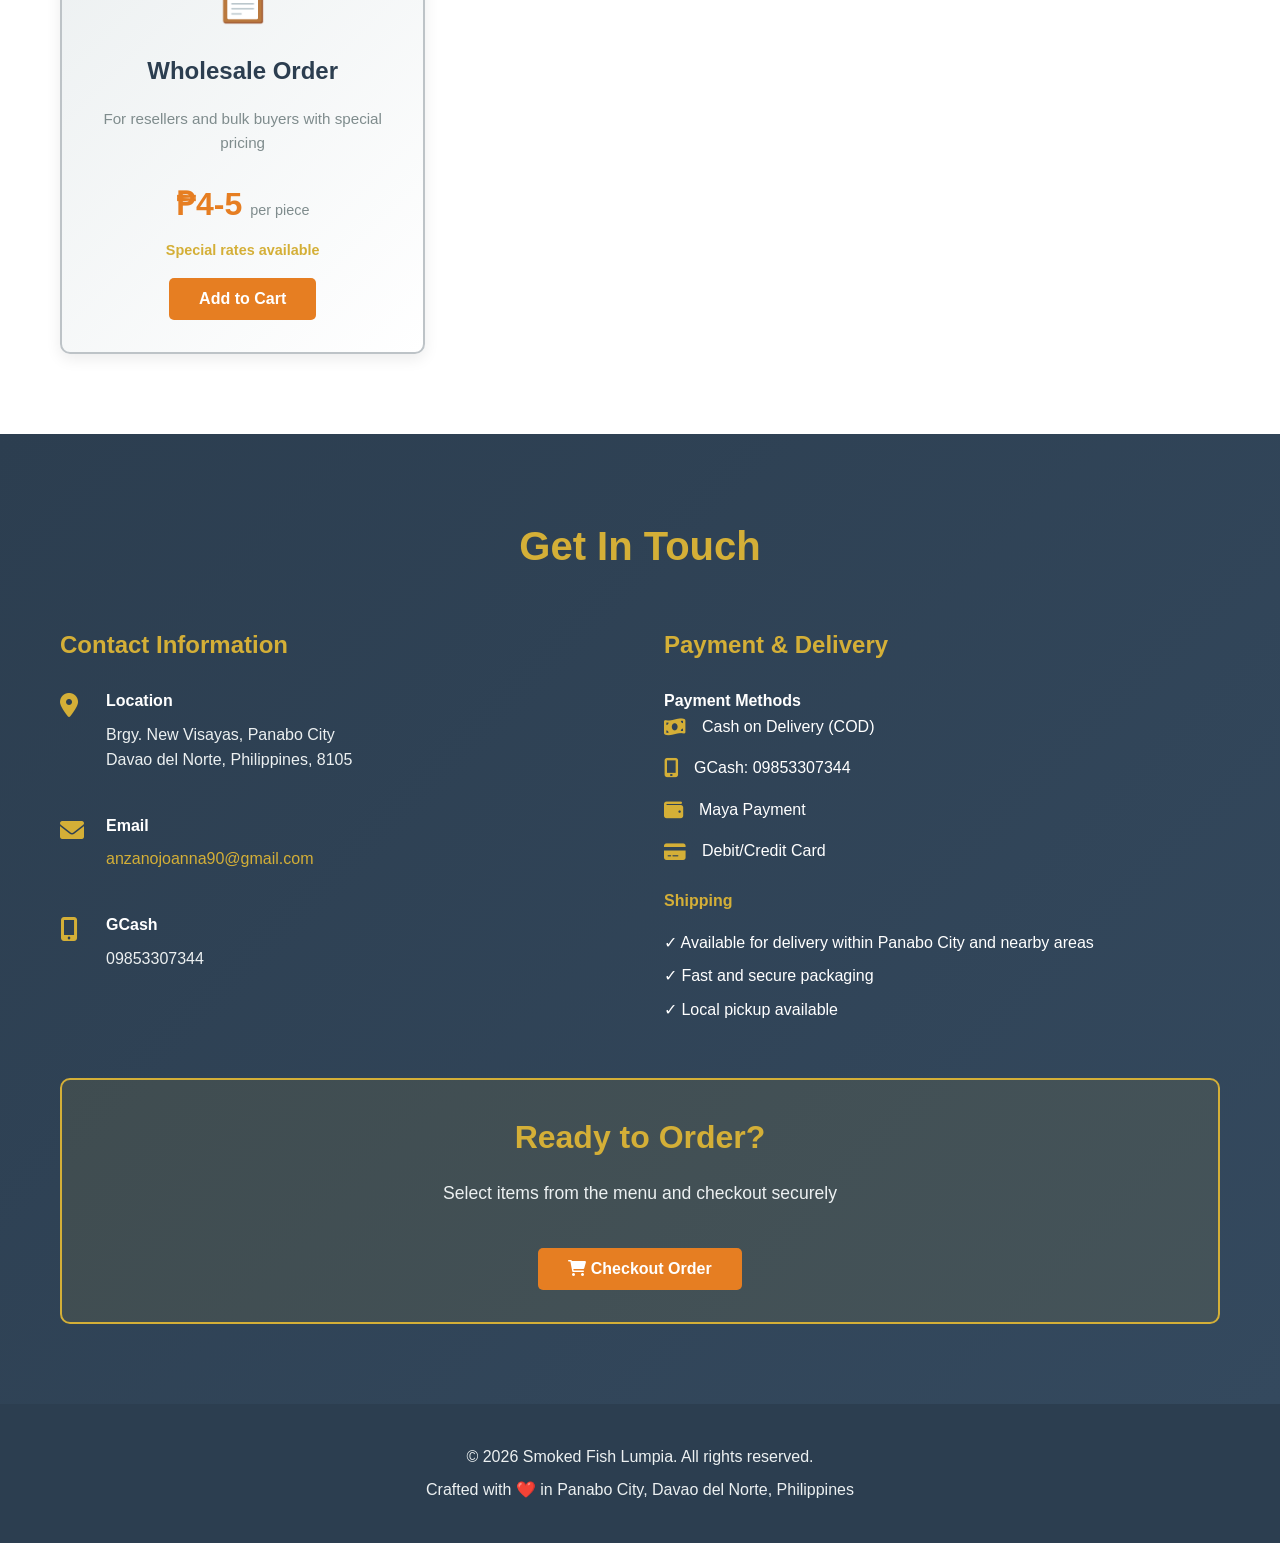
==== commit 6d8ae6e7: "Add checkout modal with payment methods to HTML" ====
--- a/index.html
+++ b/index.html
@@ -29,7 +29,7 @@
             <h2>Authentic Smoked Fish Lumpia</h2>
             <p>Experience the delicious taste of traditional Filipino cuisine</p>
             <p class="price-highlight">₱7 per piece • 6 pieces per order</p>
-            <a href="#contact" class="btn btn-primary">Order Now</a>
+            <a href="#menu" class="btn btn-primary">Order Now</a>
         </div>
     </section>
 
@@ -101,7 +101,7 @@
                         <span class="quantity">6 pieces</span>
                     </div>
                     <p class="note">Standard order</p>
-                    <button class="btn btn-secondary">Add to Cart</button>
+                    <button class="btn btn-secondary" onclick="addToCart('Smoked Fish Lumpia (6pc)', '₱42', '6 pieces')">Add to Cart</button>
                 </div>
 
                 <div class="menu-card" data-category="regular">
@@ -113,7 +113,7 @@
                         <span class="quantity">12 pieces</span>
                     </div>
                     <p class="note">Double the goodness</p>
-                    <button class="btn btn-secondary">Add to Cart</button>
+                    <button class="btn btn-secondary" onclick="addToCart('Smoked Fish Lumpia Deluxe (12pc)', '₱84', '12 pieces')">Add to Cart</button>
                 </div>
 
                 <!-- Gift Boxes -->
@@ -126,7 +126,7 @@
                         <span class="quantity">12 pieces</span>
                     </div>
                     <p class="note">Beautiful gift packaging</p>
-                    <button class="btn btn-secondary">Add to Cart</button>
+                    <button class="btn btn-secondary" onclick="addToCart('Gift Box - Standard (12pc)', '₱84', '12 pieces')">Add to Cart</button>
                 </div>
 
                 <div class="menu-card" data-category="gift">
@@ -138,7 +138,7 @@
                         <span class="quantity">18 pieces</span>
                     </div>
                     <p class="note">Premium presentation</p>
-                    <button class="btn btn-secondary">Add to Cart</button>
+                    <button class="btn btn-secondary" onclick="addToCart('Gift Box - Premium (18pc)', '₱120', '18 pieces')">Add to Cart</button>
                 </div>
 
                 <div class="menu-card" data-category="gift">
@@ -150,7 +150,7 @@
                         <span class="quantity">24 pieces</span>
                     </div>
                     <p class="note">Personalized touch</p>
-                    <button class="btn btn-secondary">Add to Cart</button>
+                    <button class="btn btn-secondary" onclick="addToCart('Gift Box - Deluxe (24pc)', '₱168', '24 pieces')">Add to Cart</button>
                 </div>
 
                 <!-- Family Bundles -->
@@ -163,7 +163,7 @@
                         <span class="quantity">24 pieces</span>
                     </div>
                     <p class="note">Family favorite</p>
-                    <button class="btn btn-secondary">Add to Cart</button>
+                    <button class="btn btn-secondary" onclick="addToCart('Family Bundle - Small (24pc)', '₱168', '24 pieces')">Add to Cart</button>
                 </div>
 
                 <div class="menu-card" data-category="bundle">
@@ -175,7 +175,7 @@
                         <span class="quantity">36 pieces</span>
                     </div>
                     <p class="note">Great value</p>
-                    <button class="btn btn-secondary">Add to Cart</button>
+                    <button class="btn btn-secondary" onclick="addToCart('Family Bundle - Large (36pc)', '₱252', '36 pieces')">Add to Cart</button>
                 </div>
 
                 <div class="menu-card" data-category="bundle">
@@ -187,7 +187,7 @@
                         <span class="quantity">48 pieces</span>
                     </div>
                     <p class="note">Best for bulk orders</p>
-                    <button class="btn btn-secondary">Add to Cart</button>
+                    <button class="btn btn-secondary" onclick="addToCart('Family Bundle - Mega (48pc)', '₱336', '48 pieces')">Add to Cart</button>
                 </div>
 
                 <!-- Custom Orders -->
@@ -200,7 +200,7 @@
                         <span class="quantity">per piece</span>
                     </div>
                     <p class="note">Contact for details</p>
-                    <button class="btn btn-secondary">Add to Cart</button>
+                    <button class="btn btn-secondary" onclick="addToCart('Bulk Corporate Order', 'Custom Price', 'Custom Quantity')">Add to Cart</button>
                 </div>
 
                 <div class="menu-card" data-category="custom">
@@ -212,7 +212,7 @@
                         <span class="quantity">per piece</span>
                     </div>
                     <p class="note">Special rates available</p>
-                    <button class="btn btn-secondary">Add to Cart</button>
+                    <button class="btn btn-secondary" onclick="addToCart('Wholesale Order', 'Custom Price', 'Custom Quantity')">Add to Cart</button>
                 </div>
             </div>
         </div>
@@ -265,6 +265,14 @@
                             <i class="fas fa-mobile-alt"></i>
                             <span>GCash: 09853307344</span>
                         </div>
+                        <div class="method">
+                            <i class="fas fa-wallet"></i>
+                            <span>Maya Payment</span>
+                        </div>
+                        <div class="method">
+                            <i class="fas fa-credit-card"></i>
+                            <span>Debit/Credit Card</span>
+                        </div>
                     </div>
 
                     <div class="shipping-info">
@@ -278,18 +286,74 @@
 
             <div class="order-cta">
                 <h3>Ready to Order?</h3>
-                <p>Contact us via email or GCash to place your order today!</p>
-                <div class="cta-buttons">
-                    <a href="mailto:anzanojoanna90@gmail.com" class="btn btn-primary">
-                        <i class="fas fa-envelope"></i> Send Email
-                    </a>
-                    <a href="tel:09853307344" class="btn btn-primary">
-                        <i class="fas fa-phone"></i> Call Now
-                    </a>
-                </div>
+                <p>Select items from the menu and checkout securely</p>
+                <button class="btn btn-checkout" onclick="openCheckout()">
+                    <i class="fas fa-shopping-cart"></i> Checkout Order
+                </button>
             </div>
         </div>
     </section>
+
+    <!-- Checkout Modal -->
+    <div id="checkoutModal" class="modal">
+        <div class="modal-content">
+            <button class="close-btn" onclick="closeCheckout()">&times;</button>
+            <h2>Checkout Order</h2>
+
+            <form id="checkoutForm" onsubmit="submitOrder(event)">
+                <!-- Order Summary -->
+                <div class="order-summary">
+                    <h3>📦 Order Summary</h3>
+                    <div id="orderItems"></div>
+                    <div class="order-total">
+                        <span>Total:</span>
+                        <span id="totalPrice">₱0</span>
+                    </div>
+                </div>
+
+                <!-- Customer Information -->
+                <div class="form-group">
+                    <label for="customerName">Full Name *</label>
+                    <input type="text" id="customerName" name="name" placeholder="Enter Your Full Name" required>
+                </div>
+
+                <div class="form-group">
+                    <label for="customerEmail">Email Address *</label>
+                    <input type="email" id="customerEmail" name="email" placeholder="Enter Your Email" required>
+                </div>
+
+                <div class="form-group">
+                    <label for="customerPhone">Phone Number *</label>
+                    <input type="tel" id="customerPhone" name="phone" placeholder="Enter Your Phone Number" required>
+                </div>
+
+                <div class="form-group">
+                    <label for="deliveryAddress">Delivery Address *</label>
+                    <textarea id="deliveryAddress" name="address" placeholder="Enter Your Complete Delivery Address" required></textarea>
+                </div>
+
+                <!-- Payment Method -->
+                <div class="form-group">
+                    <label for="paymentMethod">Select Payment Method *</label>
+                    <select id="paymentMethod" name="paymentMethod" onchange="updatePaymentInfo()" required>
+                        <option value="">Choose Payment Method</option>
+                        <option value="cod">💵 Cash on Delivery (COD)</option>
+                        <option value="gcash">📱 GCash</option>
+                        <option value="maya">💳 Maya</option>
+                        <option value="card">💳 Debit/Credit Card</option>
+                    </select>
+                </div>
+
+                <!-- Payment Information Display -->
+                <div id="paymentInfo" class="payment-info"></div>
+
+                <!-- Submit Buttons -->
+                <div class="modal-buttons">
+                    <button type="submit" class="btn-submit">✓ Confirm Order</button>
+                </div>
+            </form>
+        </div>
+    </div>
 
     <!-- Footer -->
     <footer class="footer">
--- a/styles.css
+++ b/styles.css
@@ -332,6 +332,186 @@
     margin-bottom: 1rem;
 }
 
+/* Checkout Modal */
+.modal {
+    display: none;
+    position: fixed;
+    z-index: 1000;
+    left: 0;
+    top: 0;
+    width: 100%;
+    height: 100%;
+    background-color: rgba(0, 0, 0, 0.5);
+}
+
+.modal.show {
+    display: flex;
+    justify-content: center;
+    align-items: center;
+}
+
+.modal-content {
+    background-color: white;
+    padding: 2rem;
+    border-radius: 15px;
+    width: 90%;
+    max-width: 500px;
+    max-height: 90vh;
+    overflow-y: auto;
+    box-shadow: 0 10px 40px rgba(0, 0, 0, 0.3);
+    position: relative;
+}
+
+.close-btn {
+    position: absolute;
+    right: 1.5rem;
+    top: 1.5rem;
+    font-size: 2rem;
+    font-weight: bold;
+    cursor: pointer;
+    color: var(--text-dark);
+    background: none;
+    border: none;
+    transition: color 0.3s ease;
+}
+
+.close-btn:hover {
+    color: var(--accent-color);
+}
+
+.modal h2 {
+    color: var(--secondary-color);
+    margin-bottom: 1.5rem;
+    text-align: center;
+    font-size: 1.8rem;
+}
+
+.form-group {
+    margin-bottom: 1.2rem;
+}
+
+.form-group label {
+    display: block;
+    margin-bottom: 0.5rem;
+    color: var(--text-dark);
+    font-weight: 600;
+    font-size: 0.9rem;
+}
+
+.form-group input,
+.form-group select,
+.form-group textarea {
+    width: 100%;
+    padding: 10px 15px;
+    border: 2px solid var(--border-color);
+    border-radius: 8px;
+    font-size: 1rem;
+    font-family: inherit;
+    transition: border-color 0.3s ease;
+}
+
+.form-group input:focus,
+.form-group select:focus,
+.form-group textarea:focus {
+    outline: none;
+    border-color: var(--accent-color);
+}
+
+.form-group textarea {
+    resize: vertical;
+    min-height: 80px;
+}
+
+/* Order Summary */
+.order-summary {
+    background: var(--light-bg);
+    padding: 1.5rem;
+    border-radius: 8px;
+    margin-bottom: 1.5rem;
+}
+
+.order-summary h3 {
+    color: var(--secondary-color);
+    margin-bottom: 1rem;
+    font-size: 1.1rem;
+}
+
+.order-item {
+    display: flex;
+    justify-content: space-between;
+    padding: 0.5rem 0;
+    border-bottom: 1px solid var(--border-color);
+    color: var(--text-dark);
+}
+
+.order-item:last-child {
+    border-bottom: none;
+}
+
+.order-total {
+    display: flex;
+    justify-content: space-between;
+    padding: 1rem 0;
+    margin-top: 1rem;
+    border-top: 2px solid var(--primary-color);
+    font-weight: bold;
+    font-size: 1.2rem;
+    color: var(--accent-color);
+}
+
+/* Payment Info */
+.payment-info {
+    background: rgba(212, 175, 55, 0.1);
+    padding: 1rem;
+    border-radius: 8px;
+    margin-bottom: 1.5rem;
+    display: none;
+    border-left: 4px solid var(--primary-color);
+}
+
+.payment-info.show {
+    display: block;
+}
+
+.payment-info h4 {
+    color: var(--accent-color);
+    margin-bottom: 0.5rem;
+}
+
+.payment-info p {
+    color: var(--text-dark);
+    font-size: 0.9rem;
+    margin: 0.3rem 0;
+}
+
+/* Submit Button */
+.modal-buttons {
+    display: flex;
+    gap: 1rem;
+    margin-top: 2rem;
+}
+
+.modal-buttons button {
+    flex: 1;
+    padding: 12px;
+    border: none;
+    border-radius: 8px;
+    font-weight: bold;
+    cursor: pointer;
+    font-size: 1rem;
+    transition: all 0.3s ease;
+}
+
+.btn-submit {
+    background: linear-gradient(135deg, var(--accent-color) 0%, #E74C3C 100%);
+    color: white;
+}
+
+.btn-submit:hover {
+    transform: translateY(-2px);
+    box-shadow: 0 5px 15px rgba(0, 0, 0, 0.2);
+}
+
 /* Contact Section */
 .contact {
     padding: 80px 20px;
@@ -451,6 +631,17 @@
     gap: 0.5rem;
 }
 
+.btn-checkout {
+    background-color: var(--accent-color);
+    color: white;
+    margin-top: 1rem;
+}
+
+.btn-checkout:hover {
+    background-color: #D65400;
+    transform: translateY(-2px);
+}
+
 /* Footer */
 .footer {
     background: var(--secondary-color);
@@ -522,4 +713,13 @@
         padding: 8px 16px;
         font-size: 0.85rem;
     }
-}
+
+    .modal-content {
+        width: 95%;
+        margin: 0 auto;
+    }
+
+    .modal-buttons {
+        flex-direction: column;
+    }
+}
